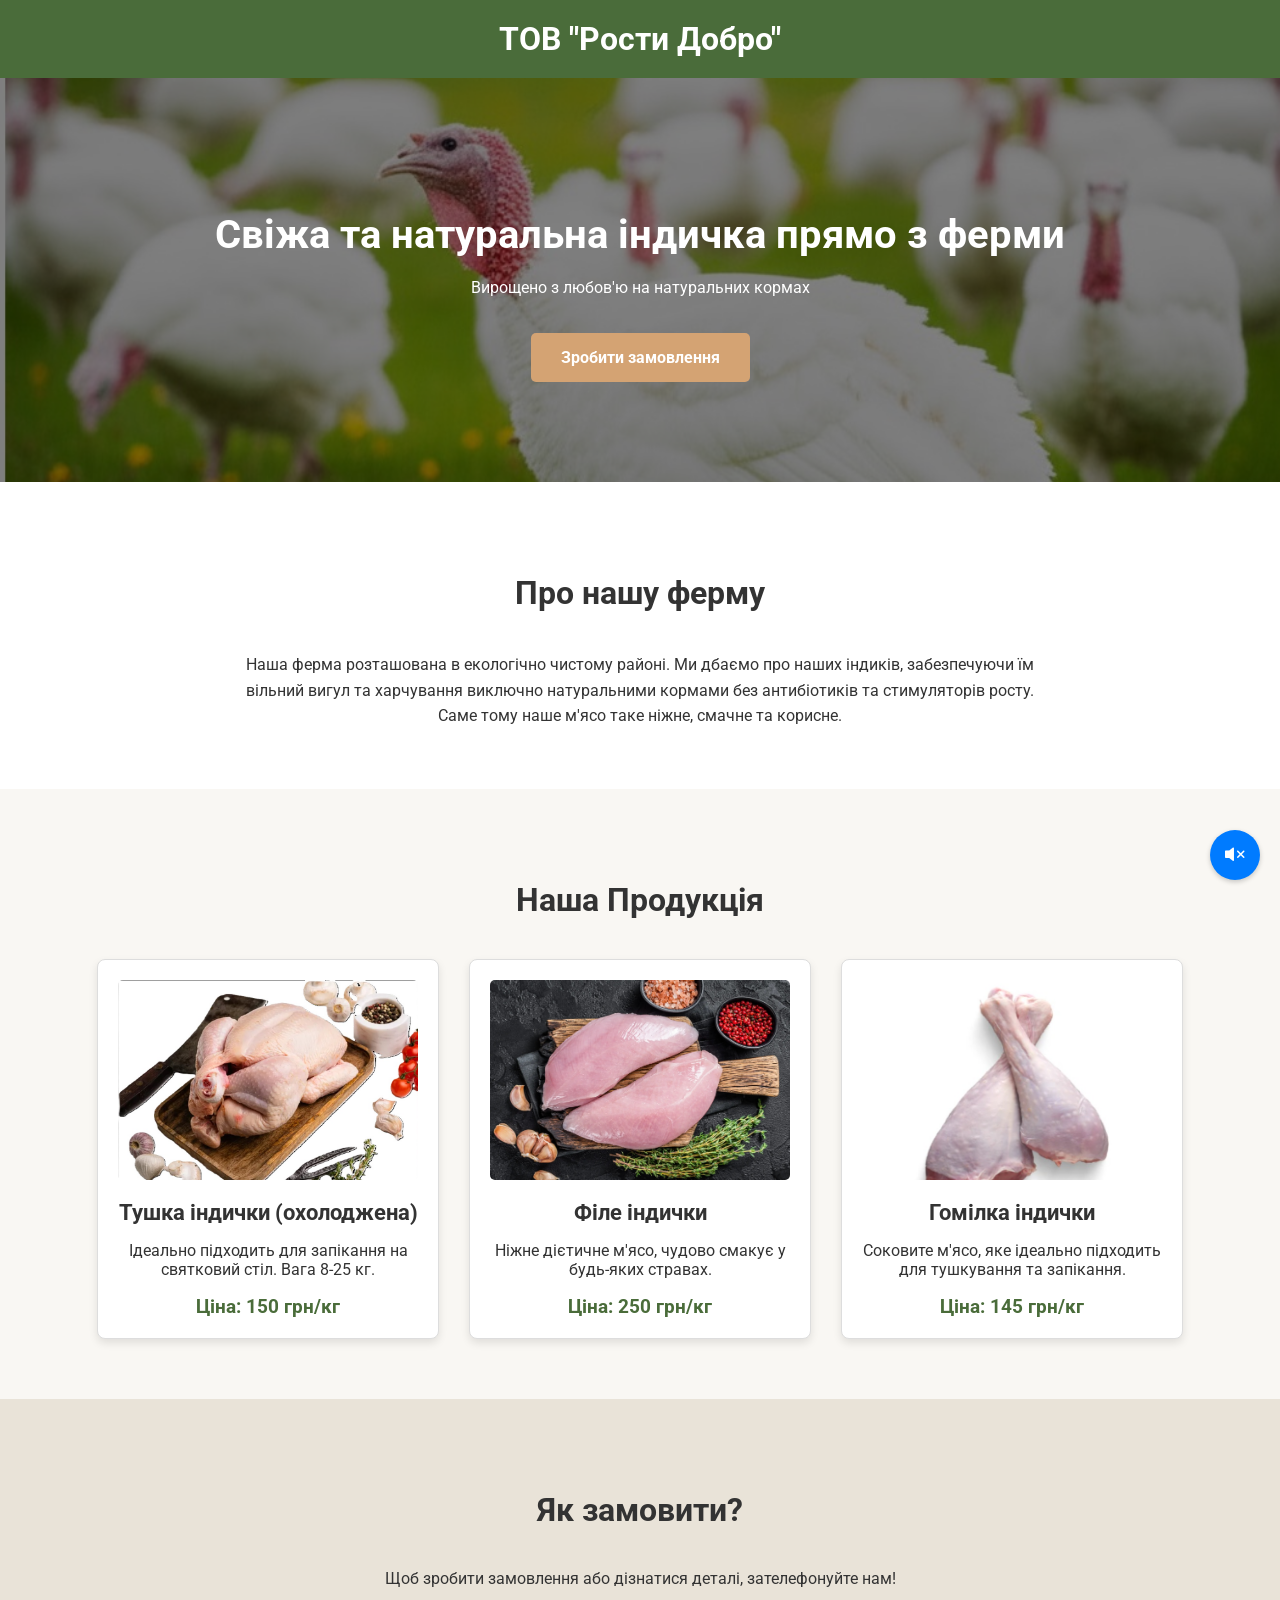
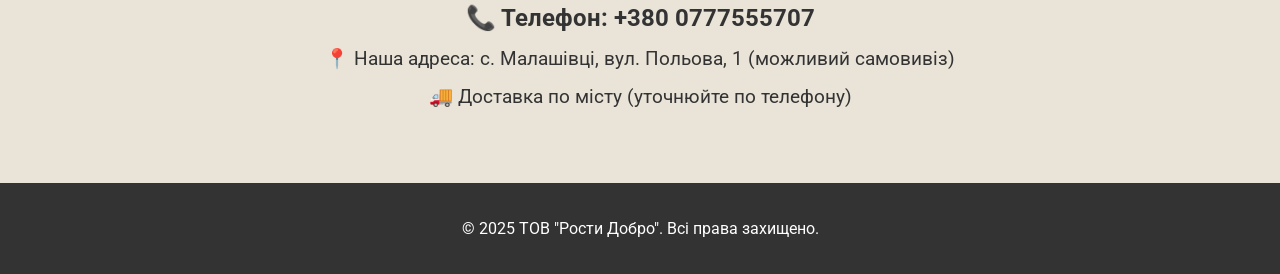
==== public/index.html @ 6626fa71 "Restructure files into public directory" ====
<!DOCTYPE html>
<html lang="uk">
<head>
    <meta charset="UTF-8">
    <meta name="viewport" content="width=device-width, initial-scale=1.0">
    <title>Ферма Індиків - Свіже м'ясо та тушки</title>
    <link rel="stylesheet" href="style.css">
    <link href="https://fonts.googleapis.com/css2?family=Roboto:wght@400;700&display=swap" rel="stylesheet">
    <link rel="stylesheet" href="https://cdn.jsdelivr.net/npm/bootstrap-icons@1.8.1/font/bootstrap-icons.css">
    
    <style>
        #sound-toggle-btn {
            position: fixed;
            bottom: 20px;
            right: 20px;
            width: 50px;
            height: 50px;
            border-radius: 50%;
            background-color: #007bff;
            color: white;
            border: none;
            font-size: 24px;
            display: flex;
            align-items: center;
            justify-content: center;
            cursor: pointer;
            z-index: 1000;
            box-shadow: 0 2px 5px rgba(0,0,0,0.2);
        }
    </style>
</head>
<body>

    <header>
        <div class="container">
            <h1>ТОВ "Рости Добро"</h1>
        </div>
    </header>

    <main>
        <section class="hero">
            <div class="container">
                <h2>Свіжа та натуральна індичка прямо з ферми</h2>
                <p>Вирощено з любов'ю на натуральних кормах</p>
                <a href="#contacts" class="cta-button">Зробити замовлення</a>
            </div>
        </section>

        <section id="about" class="about-us">
            <div class="container">
                <h3>Про нашу ферму</h3>
                <p>
                    Наша ферма розташована в екологічно чистому районі. Ми дбаємо про наших індиків, забезпечуючи їм вільний вигул та харчування виключно натуральними кормами без антибіотиків та стимуляторів росту. Саме тому наше м'ясо таке ніжне, смачне та корисне.
                </p>
            </div>
        </section>

        <section id="products" class="products">
            <div class="container">
                <h3>Наша Продукція</h3>
                <div class="products-grid">
                    <div class="product-card">
                        <img src="images/turkey-carcass.jpg" alt="Тушка індички">
                        <h4>Тушка індички (охолоджена)</h4>
                        <p>Ідеально підходить для запікання на святковий стіл. Вага 8-25 кг.</p>
                        <div class="price">Ціна: 150 грн/кг</div>
                    </div>
                    <div class="product-card">
                        <img src="images/turkey-fillet.jpg" alt="Філе індички">
                        <h4>Філе індички</h4>
                        <p>Ніжне дієтичне м'ясо, чудово смакує у будь-яких стравах.</p>
                        <div class="price">Ціна: 250 грн/кг</div>
                    </div>
                    <div class="product-card">
                        <img src="images/turkey-leg.jpg" alt="Гомілка індички">
                        <h4>Гомілка індички</h4>
                        <p>Соковите м'ясо, яке ідеально підходить для тушкування та запікання.</p>
                        <div class="price">Ціна: 145 грн/кг</div>
                    </div>
                </div>
            </div>
        </section>

        <section id="contacts" class="contacts">
            <div class="container">
                <h3>Як замовити?</h3>
                <p>Щоб зробити замовлення або дізнатися деталі, зателефонуйте нам!</p>
                <div class="contact-info">
                    <p class="phone">📞 Телефон: +380 0777555707</p>
                    <p class="address">📍 Наша адреса: с. Малашівці, вул. Польова, 1 (можливий самовивіз)</p>
                    <p class="delivery">🚚 Доставка по місту (уточнюйте по телефону)</p>
                </div>
            </div>
        </section>
    </main>

    <footer>
        <div class="container">
            <p>&copy; 2025 ТОВ "Рости Добро". Всі права захищено.</p>
        </div>
    </footer>

    <audio id="backgroundMusic" loop>
      <source src="background-music.mp3" type="audio/mpeg">
    </audio>

    <button id="sound-toggle-btn">
        <i class="bi bi-volume-mute-fill"></i>
    </button>
    
    <script>
        const music = document.getElementById('backgroundMusic');
        const soundBtn = document.getElementById('sound-toggle-btn');
        const soundOnIcon = '<i class="bi bi-volume-up-fill"></i>';
        const soundOffIcon = '<i class="bi bi-volume-mute-fill"></i>';

        let hasInteracted = false; // Прапорець для відстеження першого кліку

        soundBtn.addEventListener('click', () => {
            // Якщо це перший клік, запускаємо музику
            if (!hasInteracted) {
                music.play().then(() => {
                    // Якщо відтворення почалося успішно
                    music.muted = false; // Вмикаємо звук
                    soundBtn.innerHTML = soundOnIcon;
                    hasInteracted = true; // Позначаємо, що взаємодія відбулася
                }).catch(error => {
                    console.error("Помилка відтворення при першому запуску:", error);
                });
            } else {
                // Якщо музика вже грає, просто вмикаємо/вимикаємо звук
                music.muted = !music.muted;
                soundBtn.innerHTML = music.muted ? soundOffIcon : soundOnIcon;
            }
        });
    </script>
    </body>
</html>
---- public/style.css ----
/* Загальні стилі для всього сайту */
body {
    font-family: 'Roboto', sans-serif;
    margin: 0;
    padding: 0;
    background-color: #f9f7f3;
    color: #333;
}

.container {
    width: 90%;
    max-width: 1100px;
    margin: 0 auto;
}

/* Шапка сайту */
header {
    background-color: #4a6c3a;
    color: white;
    padding: 20px 0;
    text-align: center;
}

header h1 {
    margin: 0;
    font-size: 2em;
}

/* Секція: Головний екран */
.hero {
    background-image: linear-gradient(rgba(0, 0, 0, 0.5), rgba(0, 0, 0, 0.5)), url('images/farm-background.jpg');
    background-size: cover;
    background-position: center;
    color: white;
    text-align: center;
    padding: 100px 20px;
}

.hero h2 {
    font-size: 2.5em;
    margin-bottom: 20px;
}

.cta-button {
    display: inline-block;
    background-color: #d4a373;
    color: white;
    padding: 15px 30px;
    text-decoration: none;
    font-weight: bold;
    border-radius: 5px;
    margin-top: 20px;
    transition: background-color 0.3s;
}

.cta-button:hover {
    background-color: #b38656;
}

/* Загальні стилі для секцій */
section {
    padding: 60px 0;
}

section h3 {
    text-align: center;
    font-size: 2em;
    margin-bottom: 40px;
}

/* Секція "Про нас" */
.about-us {
    background-color: #ffffff;
    text-align: center;
}
.about-us p {
    max-width: 800px;
    margin: 0 auto;
    line-height: 1.6;
}

/* Секція "Продукція" */
.products-grid {
    display: flex;
    justify-content: center;
    gap: 30px;
    flex-wrap: wrap;
}

.product-card {
    background-color: white;
    border: 1px solid #ddd;
    border-radius: 8px;
    width: 300px;
    text-align: center;
    padding: 20px;
    box-shadow: 0 4px 8px rgba(0,0,0,0.1);
}

.product-card img {
    width: 100%;
    height: 200px;
    object-fit: cover;
    border-radius: 5px;
}

.product-card h4 {
    font-size: 1.4em;
    margin: 15px 0 10px;
}

.product-card .price {
    font-size: 1.2em;
    font-weight: bold;
    color: #4a6c3a;
    margin-top: 15px;
}

/* Секція "Контакти" */
.contacts {
    background-color: #e9e3d8;
    text-align: center;
}
.contact-info p {
    font-size: 1.2em;
    margin: 15px 0;
}
.contact-info .phone {
    font-size: 1.5em;
    font-weight: bold;
}

/* Підвал */
footer {
    background-color: #333;
    color: white;
    text-align: center;
    padding: 20px 0;
}
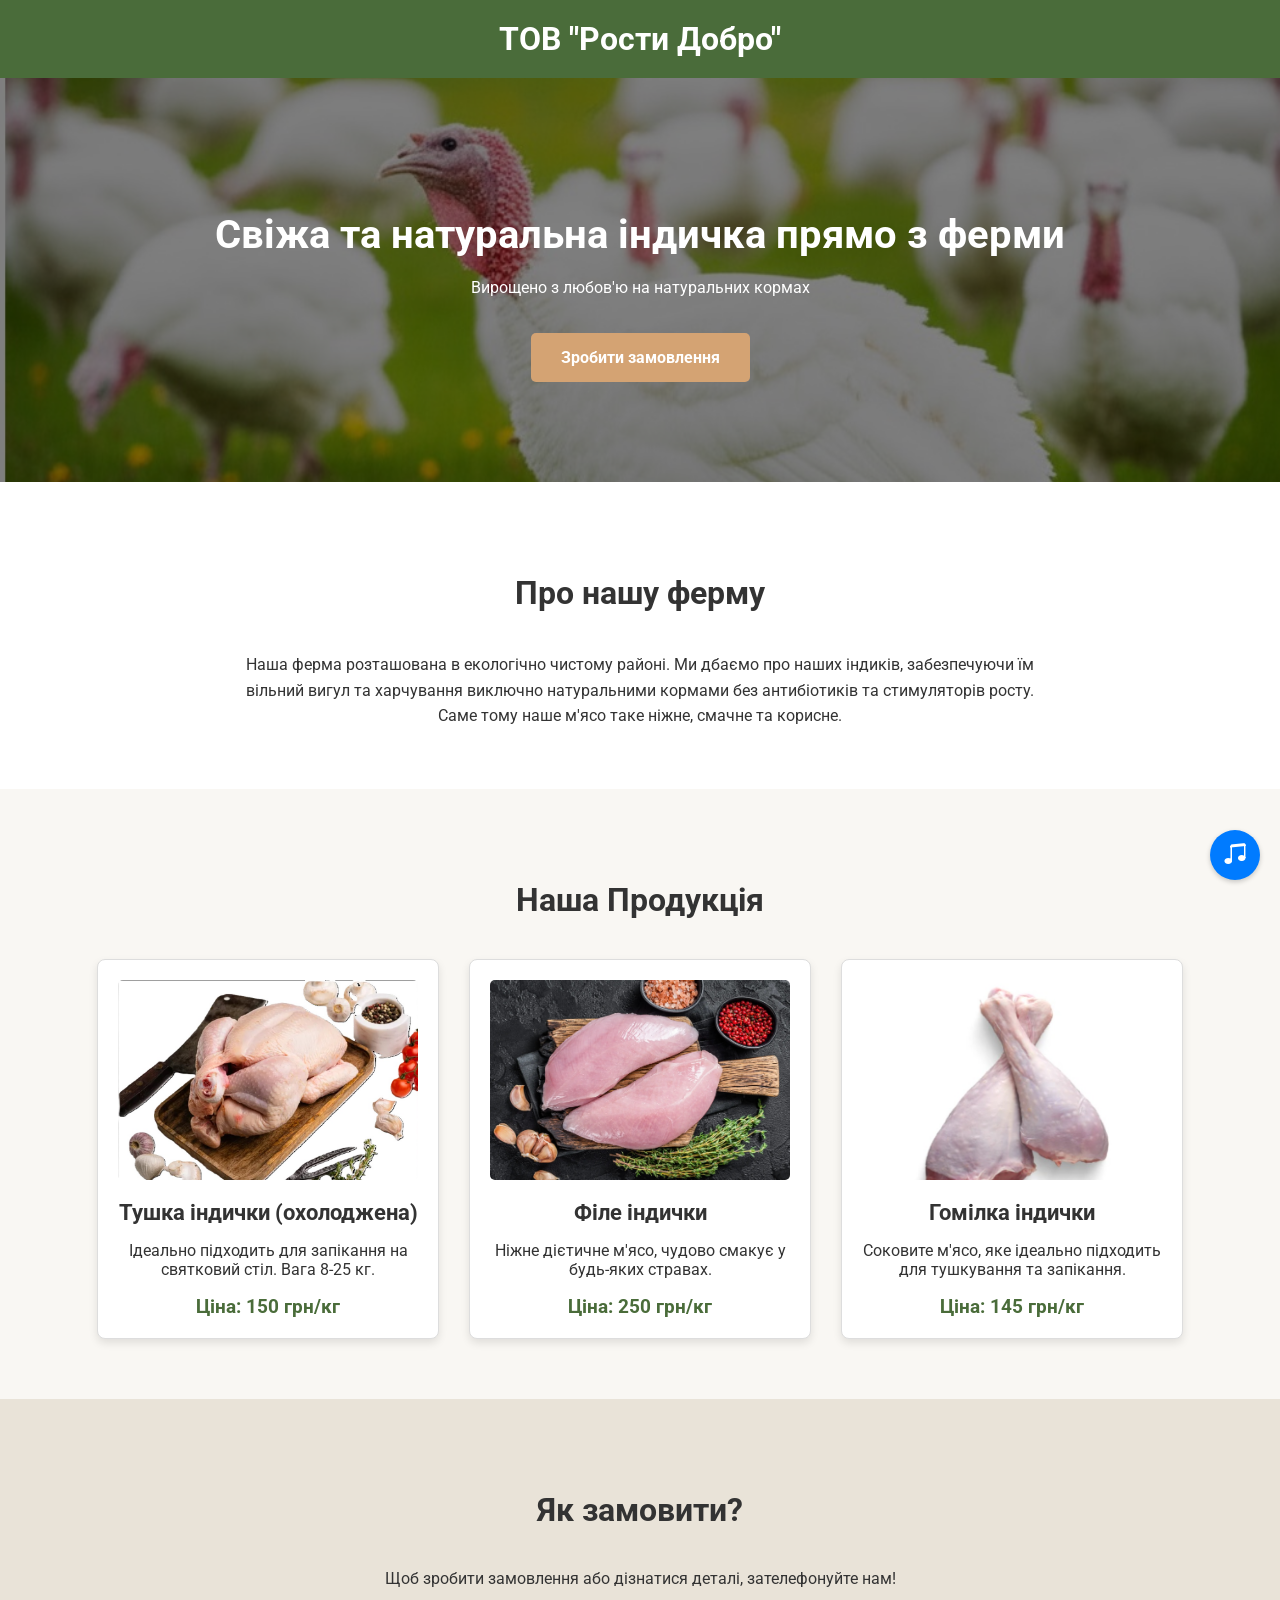
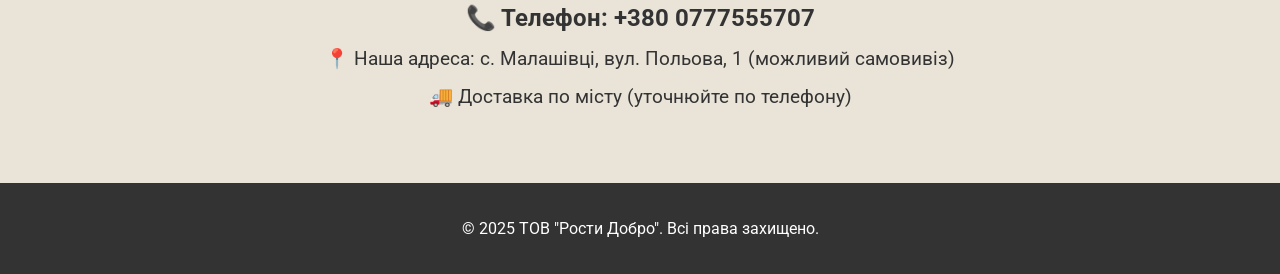
==== commit cfacc895: "Fix audio player logic" ====
--- a/public/index.html
+++ b/public/index.html
@@ -49,12 +49,9 @@
         <section id="about" class="about-us">
             <div class="container">
                 <h3>Про нашу ферму</h3>
-                <p>
-                    Наша ферма розташована в екологічно чистому районі. Ми дбаємо про наших індиків, забезпечуючи їм вільний вигул та харчування виключно натуральними кормами без антибіотиків та стимуляторів росту. Саме тому наше м'ясо таке ніжне, смачне та корисне.
-                </p>
+                <p>Наша ферма розташована в екологічно чистому районі. Ми дбаємо про наших індиків, забезпечуючи їм вільний вигул та харчування виключно натуральними кормами без антибіотиків та стимуляторів росту. Саме тому наше м'ясо таке ніжне, смачне та корисне.</p>
             </div>
         </section>
-
         <section id="products" class="products">
             <div class="container">
                 <h3>Наша Продукція</h3>
@@ -80,7 +77,6 @@
                 </div>
             </div>
         </section>
-
         <section id="contacts" class="contacts">
             <div class="container">
                 <h3>Як замовити?</h3>
@@ -105,32 +101,23 @@
     </audio>
 
     <button id="sound-toggle-btn">
-        <i class="bi bi-volume-mute-fill"></i>
-    </button>
+        <i class="bi bi-music-note-beamed"></i> </button>
     
     <script>
         const music = document.getElementById('backgroundMusic');
         const soundBtn = document.getElementById('sound-toggle-btn');
         const soundOnIcon = '<i class="bi bi-volume-up-fill"></i>';
-        const soundOffIcon = '<i class="bi bi-volume-mute-fill"></i>';
-
-        let hasInteracted = false; // Прапорець для відстеження першого кліку
+        const soundOffIcon = '<i class="bi bi-pause-fill"></i>'; // Змінено на "паузу"
 
         soundBtn.addEventListener('click', () => {
-            // Якщо це перший клік, запускаємо музику
-            if (!hasInteracted) {
-                music.play().then(() => {
-                    // Якщо відтворення почалося успішно
-                    music.muted = false; // Вмикаємо звук
-                    soundBtn.innerHTML = soundOnIcon;
-                    hasInteracted = true; // Позначаємо, що взаємодія відбулася
-                }).catch(error => {
-                    console.error("Помилка відтворення при першому запуску:", error);
-                });
+            // Якщо музика на паузі, запускаємо її
+            if (music.paused) {
+                music.play().catch(error => console.error("Помилка відтворення:", error));
+                soundBtn.innerHTML = soundOffIcon; // Показуємо іконку паузи
             } else {
-                // Якщо музика вже грає, просто вмикаємо/вимикаємо звук
-                music.muted = !music.muted;
-                soundBtn.innerHTML = music.muted ? soundOffIcon : soundOnIcon;
+                // Якщо музика грає, ставимо на паузу
+                music.pause();
+                soundBtn.innerHTML = soundOnIcon; // Показуємо іконку "грати"
             }
         });
     </script>
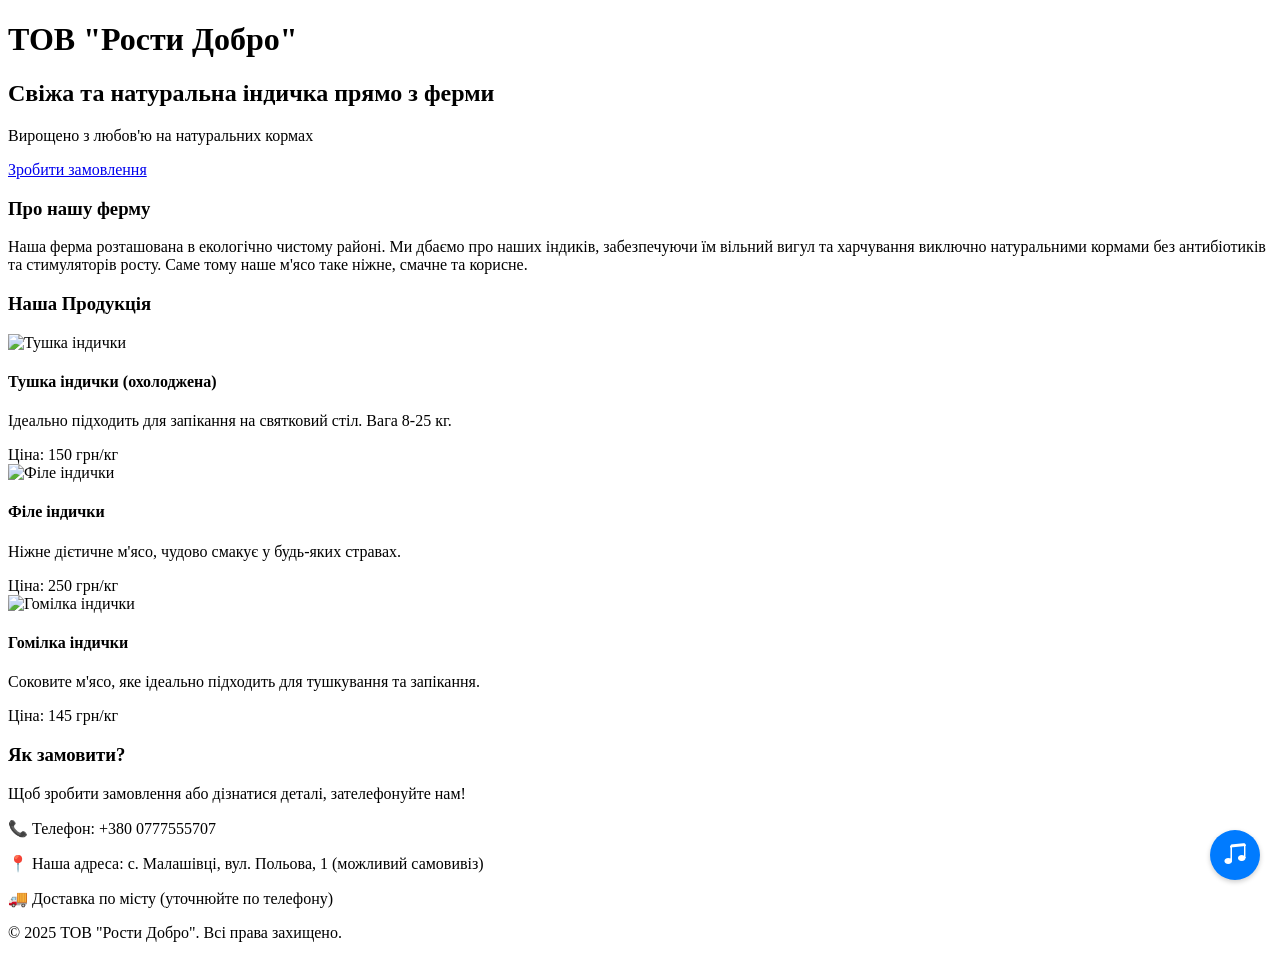
==== commit 92e08fb4: "Final project structure with public folder" ====
--- a/public/index.html
+++ b/public/index.html
@@ -4,7 +4,7 @@
     <meta charset="UTF-8">
     <meta name="viewport" content="width=device-width, initial-scale=1.0">
     <title>Ферма Індиків - Свіже м'ясо та тушки</title>
-    <link rel="stylesheet" href="style.css">
+    <link rel="stylesheet" href="assets/style.css">
     <link href="https://fonts.googleapis.com/css2?family=Roboto:wght@400;700&display=swap" rel="stylesheet">
     <link rel="stylesheet" href="https://cdn.jsdelivr.net/npm/bootstrap-icons@1.8.1/font/bootstrap-icons.css">
     
@@ -52,24 +52,25 @@
                 <p>Наша ферма розташована в екологічно чистому районі. Ми дбаємо про наших індиків, забезпечуючи їм вільний вигул та харчування виключно натуральними кормами без антибіотиків та стимуляторів росту. Саме тому наше м'ясо таке ніжне, смачне та корисне.</p>
             </div>
         </section>
+
         <section id="products" class="products">
             <div class="container">
                 <h3>Наша Продукція</h3>
                 <div class="products-grid">
                     <div class="product-card">
-                        <img src="images/turkey-carcass.jpg" alt="Тушка індички">
+                        <img src="assets/images/turkey-carcass.jpg" alt="Тушка індички">
                         <h4>Тушка індички (охолоджена)</h4>
                         <p>Ідеально підходить для запікання на святковий стіл. Вага 8-25 кг.</p>
                         <div class="price">Ціна: 150 грн/кг</div>
                     </div>
                     <div class="product-card">
-                        <img src="images/turkey-fillet.jpg" alt="Філе індички">
+                        <img src="assets/images/turkey-fillet.jpg" alt="Філе індички">
                         <h4>Філе індички</h4>
                         <p>Ніжне дієтичне м'ясо, чудово смакує у будь-яких стравах.</p>
                         <div class="price">Ціна: 250 грн/кг</div>
                     </div>
                     <div class="product-card">
-                        <img src="images/turkey-leg.jpg" alt="Гомілка індички">
+                        <img src="assets/images/turkey-leg.jpg" alt="Гомілка індички">
                         <h4>Гомілка індички</h4>
                         <p>Соковите м'ясо, яке ідеально підходить для тушкування та запікання.</p>
                         <div class="price">Ціна: 145 грн/кг</div>
@@ -77,6 +78,7 @@
                 </div>
             </div>
         </section>
+
         <section id="contacts" class="contacts">
             <div class="container">
                 <h3>Як замовити?</h3>
@@ -97,29 +99,28 @@
     </footer>
 
     <audio id="backgroundMusic" loop>
-      <source src="background-music.mp3" type="audio/mpeg">
+      <source src="assets/background-music.mp3" type="audio/mpeg">
     </audio>
 
     <button id="sound-toggle-btn">
-        <i class="bi bi-music-note-beamed"></i> </button>
+        <i class="bi bi-music-note-beamed"></i> 
+    </button>
     
     <script>
         const music = document.getElementById('backgroundMusic');
         const soundBtn = document.getElementById('sound-toggle-btn');
         const soundOnIcon = '<i class="bi bi-volume-up-fill"></i>';
-        const soundOffIcon = '<i class="bi bi-pause-fill"></i>'; // Змінено на "паузу"
+        const soundOffIcon = '<i class="bi bi-pause-fill"></i>';
 
         soundBtn.addEventListener('click', () => {
-            // Якщо музика на паузі, запускаємо її
             if (music.paused) {
-                music.play().catch(error => console.error("Помилка відтворення:", error));
-                soundBtn.innerHTML = soundOffIcon; // Показуємо іконку паузи
+                music.play().catch(error => console.error("Playback error:", error));
+                soundBtn.innerHTML = soundOffIcon;
             } else {
-                // Якщо музика грає, ставимо на паузу
                 music.pause();
-                soundBtn.innerHTML = soundOnIcon; // Показуємо іконку "грати"
+                soundBtn.innerHTML = soundOnIcon;
             }
         });
     </script>
-    </body>
+</body>
 </html>
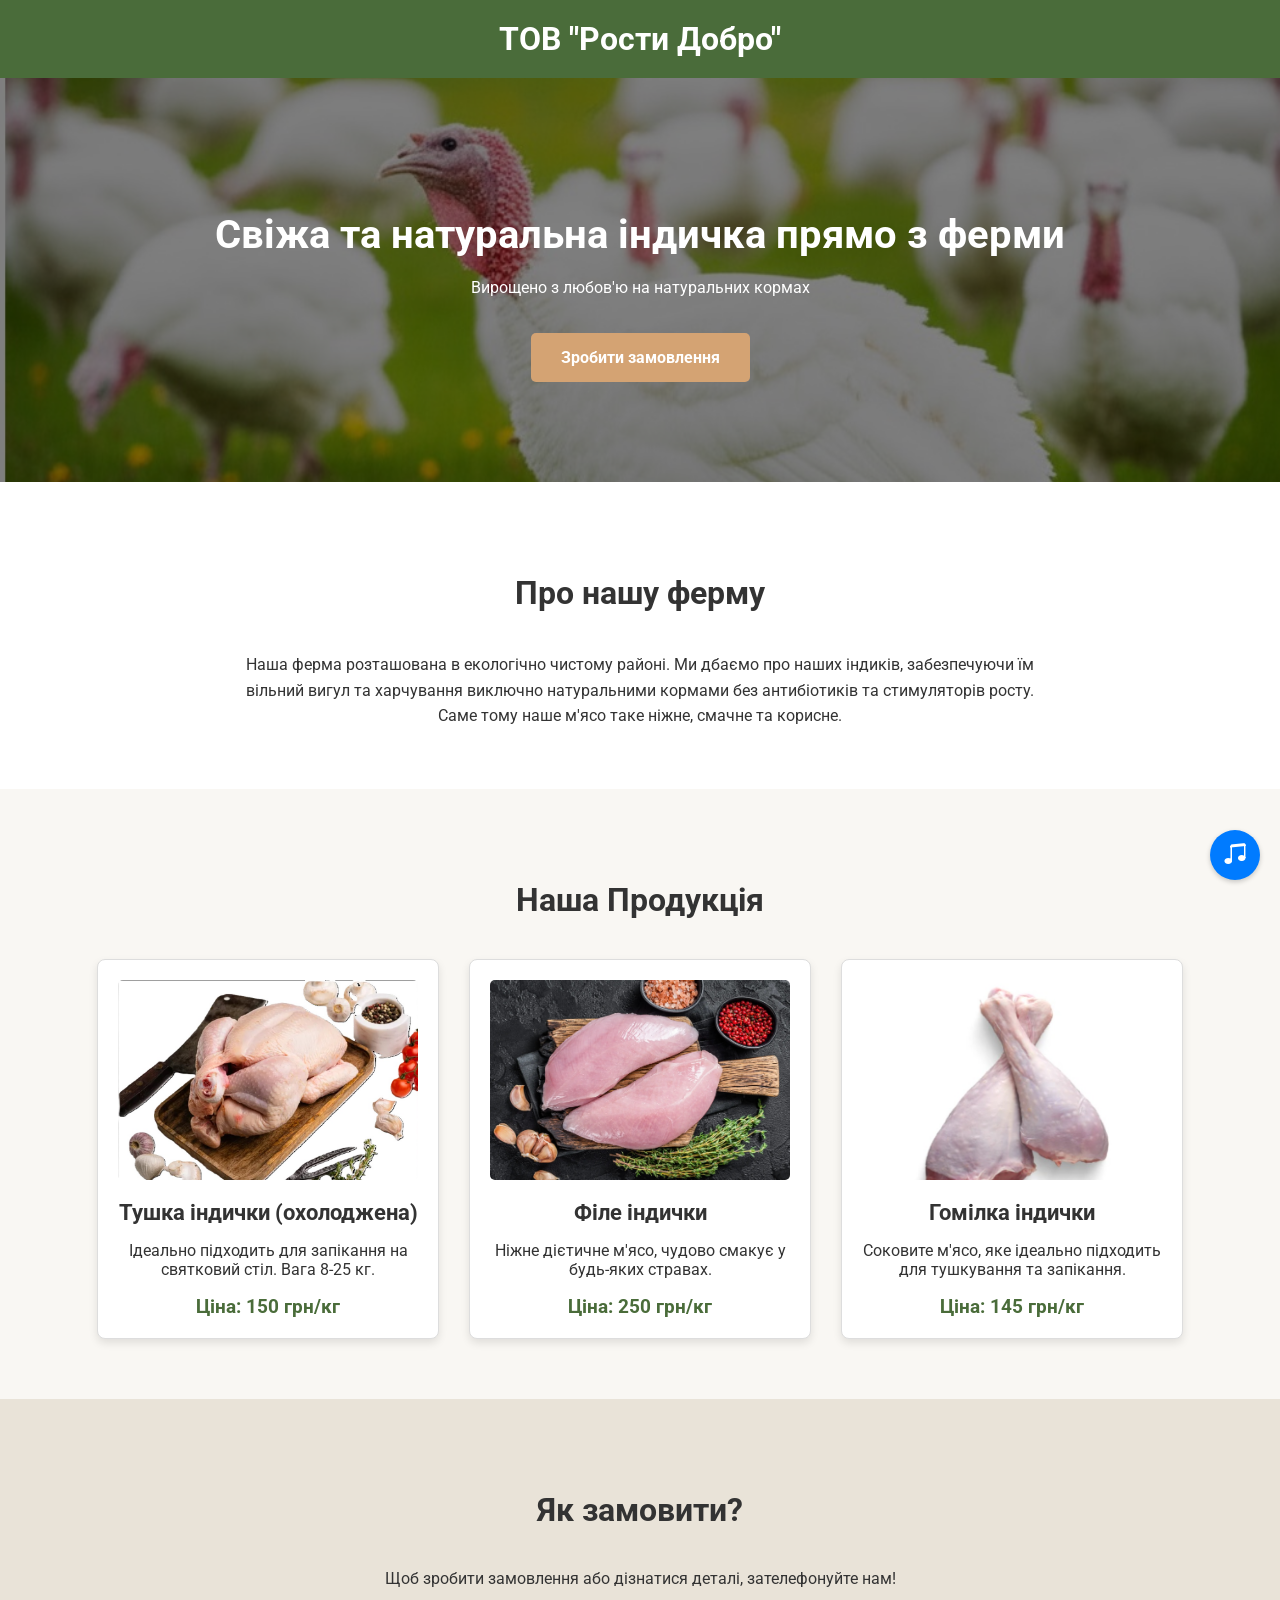
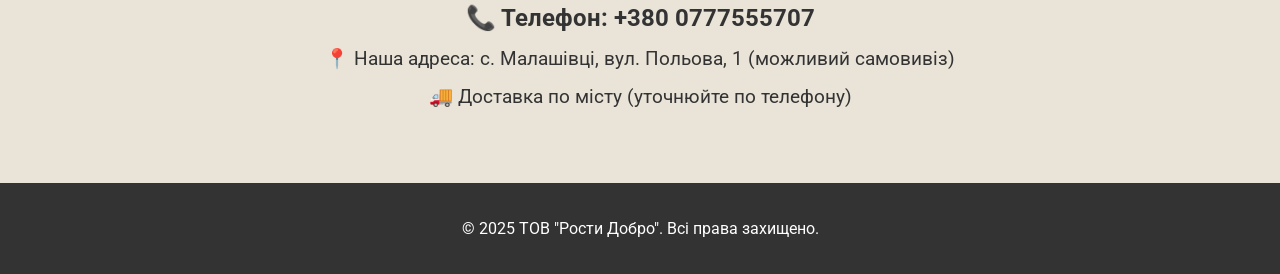
==== commit 2585f0f6: "Final structure and paths fix" ====
--- a/public/index.html
+++ b/public/index.html
@@ -4,27 +4,17 @@
     <meta charset="UTF-8">
     <meta name="viewport" content="width=device-width, initial-scale=1.0">
     <title>Ферма Індиків - Свіже м'ясо та тушки</title>
-    <link rel="stylesheet" href="assets/style.css">
+    <link rel="stylesheet" href="style.css">
     <link href="https://fonts.googleapis.com/css2?family=Roboto:wght@400;700&display=swap" rel="stylesheet">
     <link rel="stylesheet" href="https://cdn.jsdelivr.net/npm/bootstrap-icons@1.8.1/font/bootstrap-icons.css">
     
     <style>
         #sound-toggle-btn {
-            position: fixed;
-            bottom: 20px;
-            right: 20px;
-            width: 50px;
-            height: 50px;
-            border-radius: 50%;
-            background-color: #007bff;
-            color: white;
-            border: none;
-            font-size: 24px;
-            display: flex;
-            align-items: center;
-            justify-content: center;
-            cursor: pointer;
-            z-index: 1000;
+            position: fixed; bottom: 20px; right: 20px;
+            width: 50px; height: 50px; border-radius: 50%;
+            background-color: #007bff; color: white; border: none;
+            font-size: 24px; display: flex; align-items: center;
+            justify-content: center; cursor: pointer; z-index: 1000;
             box-shadow: 0 2px 5px rgba(0,0,0,0.2);
         }
     </style>
@@ -58,19 +48,19 @@
                 <h3>Наша Продукція</h3>
                 <div class="products-grid">
                     <div class="product-card">
-                        <img src="assets/images/turkey-carcass.jpg" alt="Тушка індички">
+                        <img src="images/turkey-carcass.jpg" alt="Тушка індички">
                         <h4>Тушка індички (охолоджена)</h4>
                         <p>Ідеально підходить для запікання на святковий стіл. Вага 8-25 кг.</p>
                         <div class="price">Ціна: 150 грн/кг</div>
                     </div>
                     <div class="product-card">
-                        <img src="assets/images/turkey-fillet.jpg" alt="Філе індички">
+                        <img src="images/turkey-fillet.jpg" alt="Філе індички">
                         <h4>Філе індички</h4>
                         <p>Ніжне дієтичне м'ясо, чудово смакує у будь-яких стравах.</p>
                         <div class="price">Ціна: 250 грн/кг</div>
                     </div>
                     <div class="product-card">
-                        <img src="assets/images/turkey-leg.jpg" alt="Гомілка індички">
+                        <img src="images/turkey-leg.jpg" alt="Гомілка індички">
                         <h4>Гомілка індички</h4>
                         <p>Соковите м'ясо, яке ідеально підходить для тушкування та запікання.</p>
                         <div class="price">Ціна: 145 грн/кг</div>
@@ -99,7 +89,7 @@
     </footer>
 
     <audio id="backgroundMusic" loop>
-      <source src="assets/background-music.mp3" type="audio/mpeg">
+      <source src="background-music.mp3" type="audio/mpeg">
     </audio>
 
     <button id="sound-toggle-btn">
@@ -123,4 +113,4 @@
         });
     </script>
 </body>
-</html>+</html>
--- a/public/style.css
+++ b/public/style.css
@@ -0,0 +1,139 @@
+/* Загальні стилі для всього сайту */
+body {
+    font-family: 'Roboto', sans-serif;
+    margin: 0;
+    padding: 0;
+    background-color: #f9f7f3;
+    color: #333;
+}
+
+.container {
+    width: 90%;
+    max-width: 1100px;
+    margin: 0 auto;
+}
+
+/* Шапка сайту */
+header {
+    background-color: #4a6c3a;
+    color: white;
+    padding: 20px 0;
+    text-align: center;
+}
+
+header h1 {
+    margin: 0;
+    font-size: 2em;
+}
+
+/* Секція: Головний екран */
+.hero {
+    background-image: linear-gradient(rgba(0, 0, 0, 0.5), rgba(0, 0, 0, 0.5)), url('images/farm-background.jpg');
+    background-size: cover;
+    background-position: center;
+    color: white;
+    text-align: center;
+    padding: 100px 20px;
+}
+
+.hero h2 {
+    font-size: 2.5em;
+    margin-bottom: 20px;
+}
+
+.cta-button {
+    display: inline-block;
+    background-color: #d4a373;
+    color: white;
+    padding: 15px 30px;
+    text-decoration: none;
+    font-weight: bold;
+    border-radius: 5px;
+    margin-top: 20px;
+    transition: background-color 0.3s;
+}
+
+.cta-button:hover {
+    background-color: #b38656;
+}
+
+/* Загальні стилі для секцій */
+section {
+    padding: 60px 0;
+}
+
+section h3 {
+    text-align: center;
+    font-size: 2em;
+    margin-bottom: 40px;
+}
+
+/* Секція "Про нас" */
+.about-us {
+    background-color: #ffffff;
+    text-align: center;
+}
+.about-us p {
+    max-width: 800px;
+    margin: 0 auto;
+    line-height: 1.6;
+}
+
+/* Секція "Продукція" */
+.products-grid {
+    display: flex;
+    justify-content: center;
+    gap: 30px;
+    flex-wrap: wrap;
+}
+
+.product-card {
+    background-color: white;
+    border: 1px solid #ddd;
+    border-radius: 8px;
+    width: 300px;
+    text-align: center;
+    padding: 20px;
+    box-shadow: 0 4px 8px rgba(0,0,0,0.1);
+}
+
+.product-card img {
+    width: 100%;
+    height: 200px;
+    object-fit: cover;
+    border-radius: 5px;
+}
+
+.product-card h4 {
+    font-size: 1.4em;
+    margin: 15px 0 10px;
+}
+
+.product-card .price {
+    font-size: 1.2em;
+    font-weight: bold;
+    color: #4a6c3a;
+    margin-top: 15px;
+}
+
+/* Секція "Контакти" */
+.contacts {
+    background-color: #e9e3d8;
+    text-align: center;
+}
+.contact-info p {
+    font-size: 1.2em;
+    margin: 15px 0;
+}
+.contact-info .phone {
+    font-size: 1.5em;
+    font-weight: bold;
+}
+
+/* Підвал */
+footer {
+    background-color: #333;
+    color: white;
+    text-align: center;
+    padding: 20px 0;
+}
